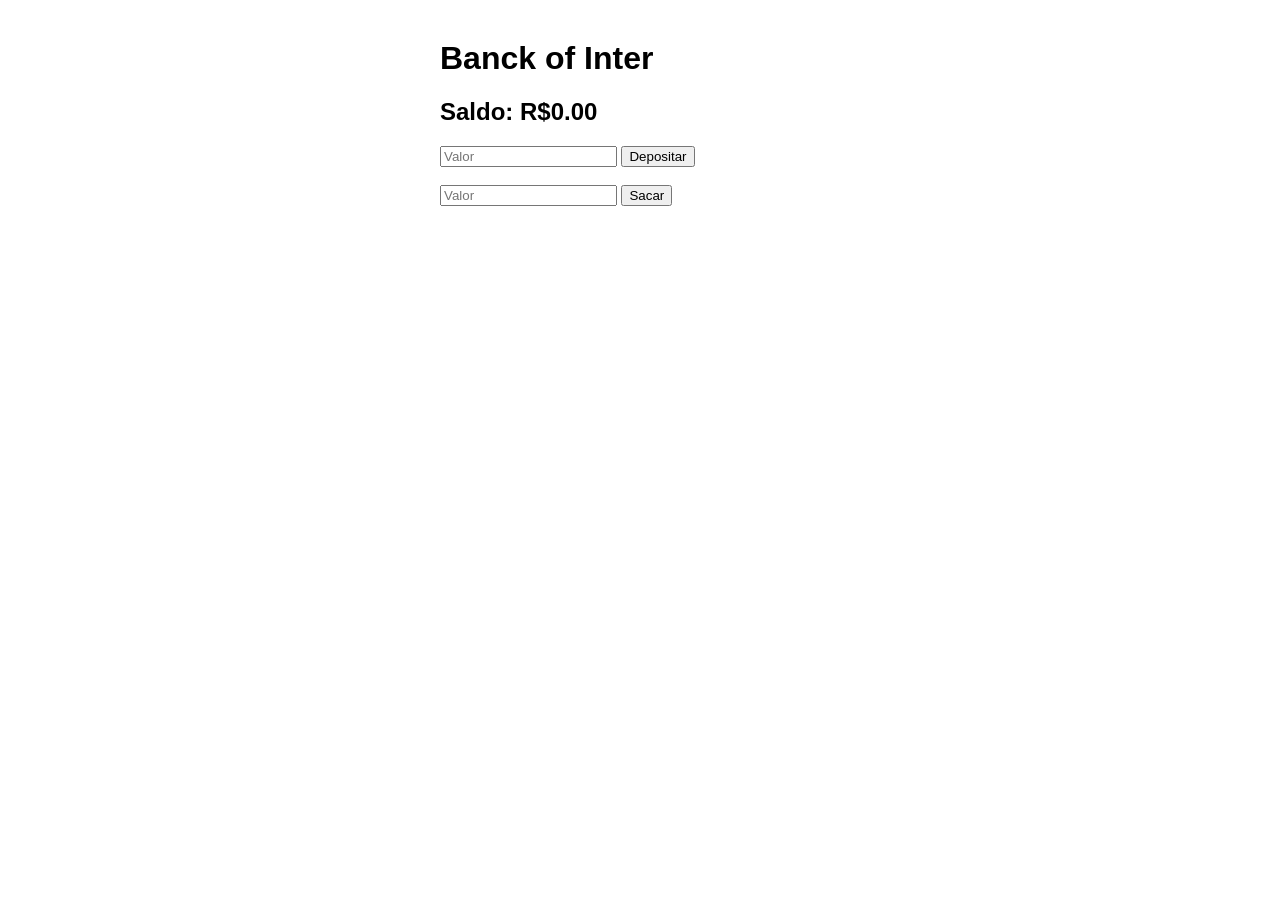
==== src/main/resources/static/index.html @ ff5e9957 "Create bacnk" ====
<!DOCTYPE html>
<html lang="pt-BR">
<head>
<meta charset="UTF-8">
<title>Banck</title>
</head>
<body style="font-family: sans-serif; max-width: 400px; margin: 40px auto;">

  <h1>Banck of Inter</h1>

  <h2>Saldo: R$<span id="saldo">0.00</span></h2>

  <div>
    <input type="number" id="valorDeposito" placeholder="Valor">
    <button onclick="depositar()">Depositar</button>
  </div>

  <br>

  <div>
    <input type="number" id="valorSaque" placeholder="Valor">
    <button onclick="sacar()">Sacar</button>
  </div>

  <p id="msg" style="color:red;"></p>

<script>
  async function atualizarSaldo() {
    const res = await fetch('/api/conta/saldo');
    const saldo = await res.json();
    document.getElementById('saldo').innerText = saldo.toFixed(2);
  }

  async function depositar() {
    const valor = parseFloat(document.getElementById('valorDeposito').value);
    await fetch('/api/conta/depositar', {
      method: 'POST',
      headers: { 'Content-Type': 'application/json' },
      body: JSON.stringify({ valor })
    });
    document.getElementById('msg').innerText = '';
    atualizarSaldo();
  }

  async function sacar() {
    const valor = parseFloat(document.getElementById('valorSaque').value);
    const res = await fetch('/api/conta/sacar', {
      method: 'POST',
      headers: { 'Content-Type': 'application/json' },
      body: JSON.stringify({ valor })
    });
    if (!res.ok) {
      document.getElementById('msg').innerText = await res.text();
    } else {
      document.getElementById('msg').innerText = '';
      atualizarSaldo();
    }
  }

  atualizarSaldo();
</script>

</body>
</html>
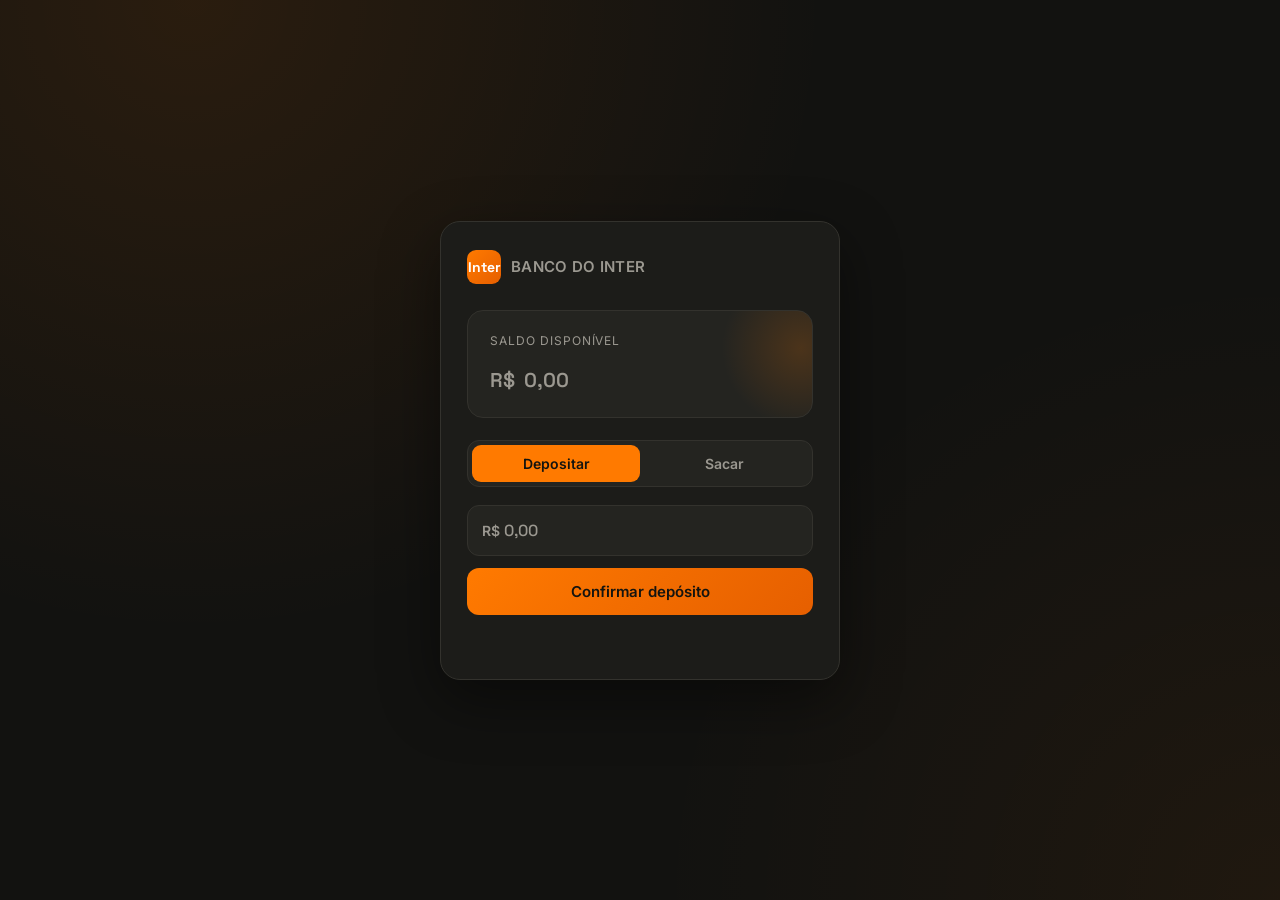
==== commit 926ec846: "Configurando e criando as interfaces" ====
--- a/src/main/resources/static/index.html
+++ b/src/main/resources/static/index.html
@@ -1,43 +1,96 @@
 <!DOCTYPE html>
 <html lang="pt-BR">
 <head>
-<meta charset="UTF-8">
-<title>Banck</title>
+  <meta charset="UTF-8">
+  <meta name="viewport" content="width=device-width, initial-scale=1.0">
+  <title>Banco do Inter</title>
+  <link rel="preconnect" href="https://fonts.googleapis.com">
+  <link rel="preconnect" href="https://fonts.gstatic.com" crossorigin>
+  <link href="https://fonts.googleapis.com/css2?family=Space+Grotesk:wght@500;600;700&family=Inter:wght@400;500;600&display=swap" rel="stylesheet">
+  <link rel="stylesheet" href="banco.css">
 </head>
-<body style="font-family: sans-serif; max-width: 400px; margin: 40px auto;">
+<body>
 
-  <h1>Banck of Inter</h1>
+<div class="cartao">
 
-  <h2>Saldo: R$<span id="saldo">0.00</span></h2>
-
-  <div>
-    <input type="number" id="valorDeposito" placeholder="Valor">
-    <button onclick="depositar()">Depositar</button>
+  <div class="topo">
+    <div class="logo">Inter</div>
+    <h1>BANCO DO INTER</h1>
   </div>
 
-  <br>
-
-  <div>
-    <input type="number" id="valorSaque" placeholder="Valor">
-    <button onclick="sacar()">Sacar</button>
+  <div class="bloco-saldo">
+    <p class="rotulo-saldo">Saldo disponível</p>
+    <p class="valor-saldo" id="saldoWrap"><span>R$</span> <span id="saldo">0,00</span></p>
   </div>
 
-  <p id="msg" style="color:red;"></p>
+  <div class="abas">
+    <div class="indicador-aba" id="indicadorAba"></div>
+    <button class="aba ativa" id="abaDepositar" onclick="mudarAba('depositar')">Depositar</button>
+    <button class="aba" id="abaSacar" onclick="mudarAba('sacar')">Sacar</button>
+  </div>
+
+  <div class="painel ativo" id="painelDepositar">
+    <div class="campo">
+      <span>R$</span>
+      <input type="number" id="valorDeposito" placeholder="0,00" inputmode="decimal">
+    </div>
+    <button class="botao botao-primario" onclick="depositar()">Confirmar depósito</button>
+  </div>
+
+  <div class="painel" id="painelSacar">
+    <div class="campo">
+      <span>R$</span>
+      <input type="number" id="valorSaque" placeholder="0,00" inputmode="decimal">
+    </div>
+    <button class="botao botao-primario" onclick="sacar()">Confirmar saque</button>
+  </div>
+
+  <p id="msg" class="mensagem"></p>
+
+</div>
 
 <script>
+  function mudarAba(aba){
+    const indicador = document.getElementById('indicadorAba');
+    const abaDepositar = document.getElementById('abaDepositar');
+    const abaSacar = document.getElementById('abaSacar');
+    const painelDepositar = document.getElementById('painelDepositar');
+    const painelSacar = document.getElementById('painelSacar');
+
+    document.getElementById('msg').innerText = '';
+
+    if(aba === 'depositar'){
+      indicador.classList.remove('deslocado');
+      abaDepositar.classList.add('ativa');
+      abaSacar.classList.remove('ativa');
+      painelDepositar.classList.add('ativo');
+      painelSacar.classList.remove('ativo');
+    } else {
+      indicador.classList.add('deslocado');
+      abaSacar.classList.add('ativa');
+      abaDepositar.classList.remove('ativa');
+      painelSacar.classList.add('ativo');
+      painelDepositar.classList.remove('ativo');
+    }
+  }
+
+  function formatarMoeda(valor){
+    return valor.toLocaleString('pt-BR', { minimumFractionDigits: 2, maximumFractionDigits: 2 });
+  }
+
   async function atualizarSaldo() {
     const res = await fetch('/api/conta/saldo');
     const saldo = await res.json();
-    document.getElementById('saldo').innerText = saldo.toFixed(2);
+    document.getElementById('saldo').innerText = formatarMoeda(saldo);
   }
 
   async function depositar() {
     const valor = parseFloat(document.getElementById('valorDeposito').value);
     await fetch('/api/conta/depositar', {
-      method: 'POST',
-      headers: { 'Content-Type': 'application/json' },
+      method: 'POST', headers: { 'Content-Type': 'application/json' },
       body: JSON.stringify({ valor })
     });
+    document.getElementById('valorDeposito').value = '';
     document.getElementById('msg').innerText = '';
     atualizarSaldo();
   }
@@ -52,6 +105,7 @@
     if (!res.ok) {
       document.getElementById('msg').innerText = await res.text();
     } else {
+      document.getElementById('valorSaque').value = '';
       document.getElementById('msg').innerText = '';
       atualizarSaldo();
     }
@@ -61,4 +115,4 @@
 </script>
 
 </body>
-</html>
+</html>
--- a/src/main/resources/static/banco.css
+++ b/src/main/resources/static/banco.css
@@ -0,0 +1,227 @@
+:root{
+    --laranja: #FF7A00;
+    --laranja-escuro: #E65F00;
+    --fundo: #121210;
+    --superficie: #1C1C19;
+    --superficie-alta: #242420;
+    --texto: #F4F1EA;
+    --texto-mudo: #9B9890;
+    --verde: #37C871;
+    --vermelho: #FF5C5C;
+    --borda: #33322D;
+}
+
+*{ box-sizing: border-box; }
+
+body{
+    font-family: 'Inter', sans-serif;
+    background: var(--fundo);
+    background-image:
+            radial-gradient(circle at 15% 0%, rgba(255,122,0,0.10), transparent 45%),
+            radial-gradient(circle at 100% 100%, rgba(255,122,0,0.06), transparent 40%);
+    color: var(--texto);
+    margin: 0;
+    min-height: 100vh;
+    display: flex;
+    align-items: center;
+    justify-content: center;
+    padding: 24px;
+}
+
+.cartao{
+    width: 100%;
+    max-width: 400px;
+    background: var(--superficie);
+    border: 1px solid var(--borda);
+    border-radius: 20px;
+    padding: 28px 26px 32px;
+    box-shadow: 0 20px 60px rgba(0,0,0,0.45);
+}
+
+.topo{
+    display: flex;
+    align-items: center;
+    gap: 10px;
+    margin-bottom: 26px;
+}
+
+.logo{
+    width: 34px;
+    height: 34px;
+    border-radius: 9px;
+    background: linear-gradient(135deg, var(--laranja), var(--laranja-escuro));
+    display: flex;
+    align-items: center;
+    justify-content: center;
+    font-family: 'Space Grotesk', sans-serif;
+    font-weight: 700;
+    font-size: 14px;
+    color: white;
+    flex-shrink: 0;
+}
+
+h1{
+    font-size: 15px;
+    font-weight: 600;
+    letter-spacing: 0.02em;
+    margin: 0;
+    color: var(--texto-mudo);
+}
+
+.bloco-saldo{
+    background: var(--superficie-alta);
+    border: 1px solid var(--borda);
+    border-radius: 16px;
+    padding: 22px 22px 20px;
+    margin-bottom: 22px;
+    position: relative;
+    overflow: hidden;
+}
+
+.bloco-saldo::before{
+    content: "";
+    position: absolute;
+    top: -40%;
+    right: -20%;
+    width: 160px;
+    height: 160px;
+    background: radial-gradient(circle, rgba(255,122,0,0.18), transparent 70%);
+}
+
+.rotulo-saldo{
+    font-size: 12px;
+    text-transform: uppercase;
+    letter-spacing: 0.08em;
+    color: var(--texto-mudo);
+    margin: 0 0 6px;
+    position: relative;
+}
+
+.valor-saldo{
+    font-family: 'Space Grotesk', sans-serif;
+    font-size: 34px;
+    font-weight: 700;
+    margin: 0;
+    position: relative;
+    transition: opacity 0.15s ease;
+}
+
+.valor-saldo span{ color: var(--texto-mudo); font-size: 20px; font-weight: 600; }
+
+.abas{
+    display: grid;
+    grid-template-columns: 1fr 1fr;
+    background: var(--superficie-alta);
+    border: 1px solid var(--borda);
+    border-radius: 12px;
+    padding: 4px;
+    margin-bottom: 18px;
+    position: relative;
+}
+
+.aba{
+    border: none;
+    background: transparent;
+    color: var(--texto-mudo);
+    font-family: 'Inter', sans-serif;
+    font-weight: 600;
+    font-size: 14px;
+    padding: 10px 0;
+    border-radius: 9px;
+    cursor: pointer;
+    transition: color 0.2s ease;
+    position: relative;
+    z-index: 1;
+}
+
+.aba.ativa{ color: #14140F; }
+
+.indicador-aba{
+    position: absolute;
+    top: 4px;
+    left: 4px;
+    width: calc(50% - 4px);
+    height: calc(100% - 8px);
+    background: var(--laranja);
+    border-radius: 9px;
+    transition: transform 0.25s cubic-bezier(.4,0,.2,1);
+    z-index: 0;
+}
+
+.indicador-aba.deslocado{ transform: translateX(calc(100% + 0px)); }
+
+.painel{ display: none; }
+.painel.ativo{ display: block; animation: surgir 0.2s ease; }
+
+@keyframes surgir{
+    from{ opacity: 0; transform: translateY(4px); }
+    to{ opacity: 1; transform: translateY(0); }
+}
+
+.campo{
+    display: flex;
+    align-items: center;
+    background: var(--superficie-alta);
+    border: 1px solid var(--borda);
+    border-radius: 12px;
+    padding: 0 14px;
+    margin-bottom: 12px;
+    transition: border-color 0.15s ease;
+}
+
+.campo:focus-within{ border-color: var(--laranja); }
+
+.campo span{
+    color: var(--texto-mudo);
+    font-weight: 600;
+    font-size: 14px;
+    margin-right: 4px;
+}
+
+.campo input{
+    flex: 1;
+    background: transparent;
+    border: none;
+    outline: none;
+    color: var(--texto);
+    font-family: 'Space Grotesk', sans-serif;
+    font-size: 16px;
+    font-weight: 600;
+    padding: 14px 0;
+    min-width: 0;
+}
+
+.campo input::placeholder{ color: var(--texto-mudo); font-weight: 500; }
+
+.campo input::-webkit-outer-spin-button,
+.campo input::-webkit-inner-spin-button{ -webkit-appearance: none; margin: 0; }
+.campo input[type=number]{ -moz-appearance: textfield; }
+
+.botao{
+    width: 100%;
+    border: none;
+    border-radius: 12px;
+    padding: 14px 0;
+    font-family: 'Inter', sans-serif;
+    font-weight: 600;
+    font-size: 15px;
+    cursor: pointer;
+    transition: transform 0.08s ease, filter 0.15s ease;
+}
+
+.botao:active{ transform: scale(0.98); }
+
+.botao-primario{
+    background: linear-gradient(135deg, var(--laranja), var(--laranja-escuro));
+    color: #14140F;
+}
+
+.botao-primario:hover{ filter: brightness(1.08); }
+
+.mensagem{
+    min-height: 18px;
+    font-size: 13px;
+    text-align: center;
+    margin: 14px 0 0;
+    color: var(--vermelho);
+}
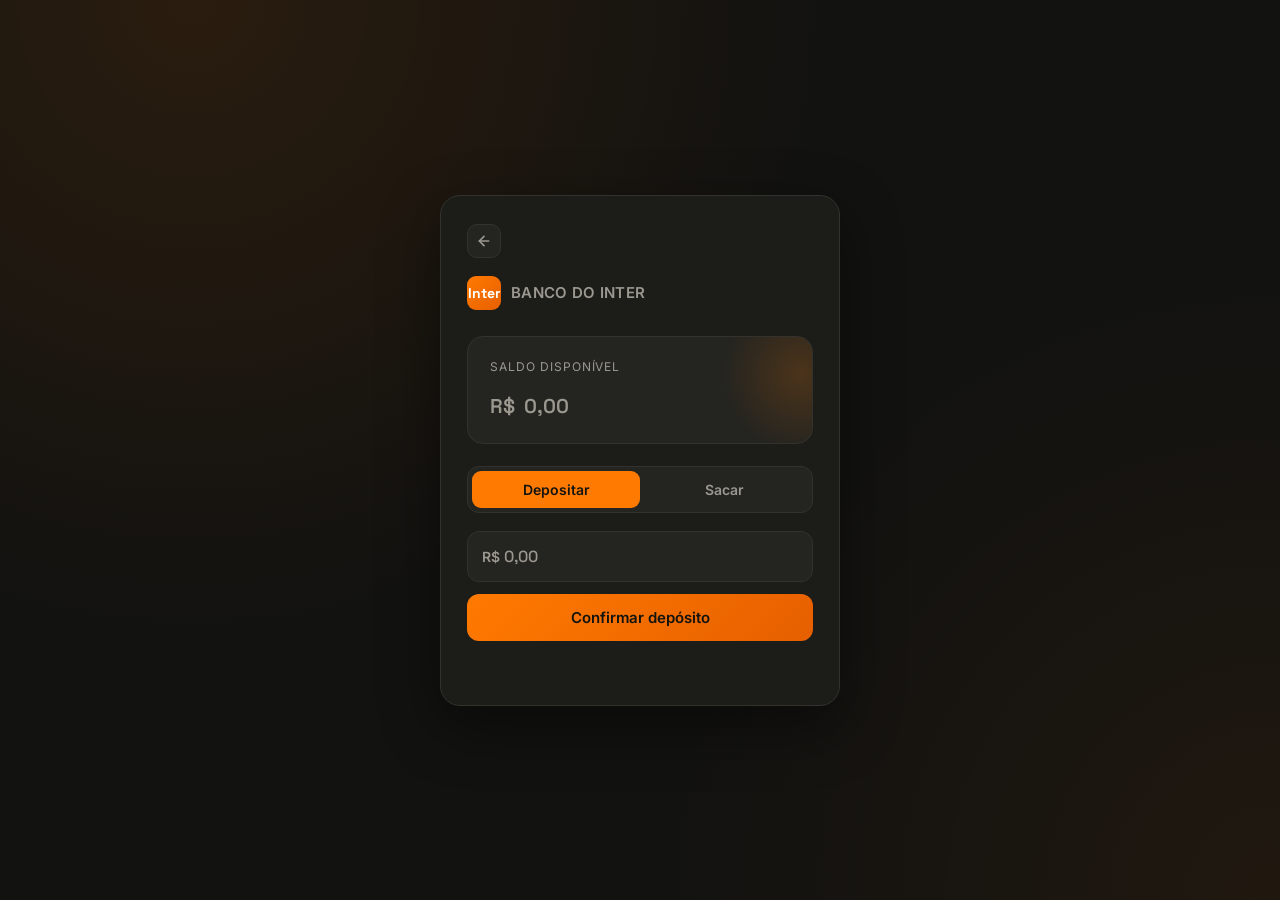
==== commit 280556cb: "Create back of login" ====
--- a/src/main/resources/static/index.html
+++ b/src/main/resources/static/index.html
@@ -12,6 +12,12 @@
 <body>
 
 <div class="cartao">
+  <button class="back-btn" id="back">
+    <svg xmlns="http://www.w3.org/2000/svg" width="18" height="18" viewBox="0 0 24 24" fill="none" stroke="currentColor" stroke-width="2.5" stroke-linecap="round" stroke-linejoin="round">
+      <path d="M19 12H5"/>
+      <path d="M12 19l-7-7 7-7"/>
+    </svg>
+  </button>
 
   <div class="topo">
     <div class="logo">Inter</div>
@@ -48,6 +54,7 @@
   <p id="msg" class="mensagem"></p>
 
 </div>
+
 
 <script>
   function mudarAba(aba){
@@ -111,6 +118,10 @@
     }
   }
 
+  const button = document.getElementById("back");
+  button.addEventListener("click", () =>{
+    window.location.href = "userLogin.html";
+  });
   atualizarSaldo();
 </script>
 
--- a/src/main/resources/static/banco.css
+++ b/src/main/resources/static/banco.css
@@ -36,6 +36,7 @@
     border-radius: 20px;
     padding: 28px 26px 32px;
     box-shadow: 0 20px 60px rgba(0,0,0,0.45);
+    position: relative;
 }
 
 .topo{
@@ -224,4 +225,96 @@
     text-align: center;
     margin: 14px 0 0;
     color: var(--vermelho);
+}
+
+/* ===== Botão voltar =====
+   Antes estava com position: absolute sobrepondo o .logo.
+   Agora fica em fluxo normal, numa linha própria acima do .topo,
+   com margem controlada e tamanho responsivo via @media. */
+.back-btn {
+    display: flex;
+    align-items: center;
+    justify-content: center;
+    width: 34px;
+    height: 34px;
+    margin-bottom: 18px;
+    background-color: var(--superficie-alta);
+    border: 1px solid var(--borda);
+    border-radius: 10px;
+    color: var(--texto-mudo);
+    cursor: pointer;
+    padding: 0;
+    transition: background-color 0.2s ease, border-color 0.2s ease, color 0.2s ease, transform 0.15s ease;
+}
+
+.back-btn svg{
+    width: 16px;
+    height: 16px;
+    stroke-width: 2.5;
+}
+
+.back-btn:hover {
+    background-color: rgba(230, 95, 0, 0.15);
+    border-color: rgba(230, 95, 0, 0.4);
+    color: var(--laranja);
+    transform: translateX(-2px);
+}
+
+.back-btn:active {
+    transform: translateX(-2px) scale(0.92);
+}
+
+.back-btn:focus-visible {
+    outline: 2px solid var(--laranja);
+    outline-offset: 2px;
+}
+
+/* ===== Media queries ===== */
+
+/* Tablets e telas médias */
+@media (max-width: 480px){
+    .cartao{
+        padding: 22px 18px 26px;
+        border-radius: 16px;
+    }
+
+    .valor-saldo{ font-size: 28px; }
+
+    .back-btn{
+        width: 32px;
+        height: 32px;
+        margin-bottom: 14px;
+    }
+
+    .back-btn svg{
+        width: 15px;
+        height: 15px;
+    }
+
+    .logo{
+        width: 30px;
+        height: 30px;
+        font-size: 13px;
+    }
+
+    h1{ font-size: 14px; }
+}
+
+/* Telas bem pequenas */
+@media (max-width: 340px){
+    body{ padding: 12px; }
+
+    .cartao{
+        padding: 18px 14px 22px;
+    }
+
+    .valor-saldo{ font-size: 24px; }
+
+    .rotulo-saldo{ font-size: 11px; }
+
+    .back-btn{
+        width: 30px;
+        height: 30px;
+        margin-bottom: 12px;
+    }
 }
